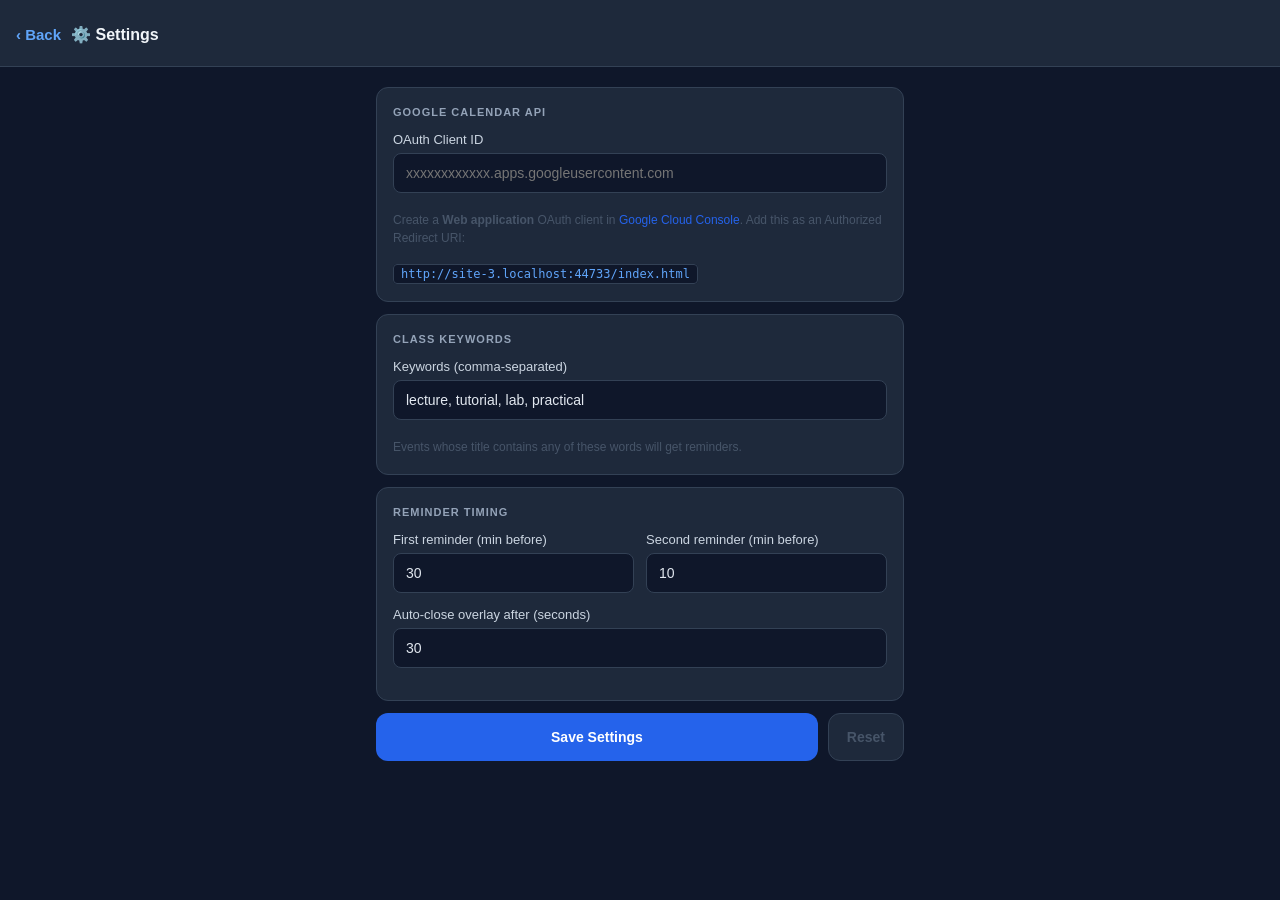
==== settings.html @ f24f2073 "Initial PWA version of Class Reminder" ====
<!DOCTYPE html>
<html lang="en">
<head>
<meta charset="UTF-8">
<meta name="viewport" content="width=device-width, initial-scale=1, viewport-fit=cover, user-scalable=no">
<meta name="mobile-web-app-capable" content="yes">
<meta name="apple-mobile-web-app-capable" content="yes">
<meta name="theme-color" content="#1e293b">
<link rel="manifest" href="manifest.json">
<title>Class Reminder — Settings</title>
<style>
  *, *::before, *::after { margin: 0; padding: 0; box-sizing: border-box; }

  :root {
    --bg:      #0f172a;
    --surface: #1e293b;
    --border:  #334155;
    --text:    #e2e8f0;
    --sub:     #94a3b8;
    --muted:   #475569;
    --blue:    #2563eb;
    --blue-h:  #1d4ed8;
    --radius:  12px;
  }

  html { background: var(--bg); }

  body {
    font-family: -apple-system, 'Segoe UI', Arial, sans-serif;
    background: var(--bg); color: var(--text);
    min-height: 100dvh;
    padding-top: env(safe-area-inset-top);
    padding-bottom: calc(24px + env(safe-area-inset-bottom));
    -webkit-font-smoothing: antialiased;
  }

  /* Header */
  .header {
    display: flex; align-items: center; gap: 10px;
    padding: 14px 16px 12px;
    background: var(--surface);
    border-bottom: 1px solid var(--border);
    position: sticky; top: 0; z-index: 10;
  }
  .back-btn {
    background: none; border: none; color: #60a5fa;
    font-size: 15px; font-weight: 600; cursor: pointer;
    padding: 4px 0; font-family: inherit; min-height: 40px;
  }
  .page-title { font-size: 16px; font-weight: 700; color: #f1f5f9; }

  .container { max-width: 560px; margin: 0 auto; padding: 20px 16px 0; }

  /* Cards */
  .card {
    background: var(--surface); border-radius: var(--radius);
    padding: 18px 16px; margin-bottom: 12px;
    border: 1px solid var(--border);
  }
  .card-title {
    font-size: 11px; font-weight: 700; color: var(--sub);
    text-transform: uppercase; letter-spacing: 1px; margin-bottom: 14px;
  }

  label { display: block; font-size: 13px; color: #cbd5e1; margin-bottom: 6px; }
  .hint {
    font-size: 12px; color: var(--muted);
    margin-top: 4px; line-height: 1.5;
  }
  .hint a { color: var(--blue); text-decoration: none; }

  input[type="text"],
  input[type="number"] {
    width: 100%; padding: 11px 12px;
    background: var(--bg); border: 1px solid var(--border);
    border-radius: 8px; color: var(--text);
    font-family: inherit; font-size: 14px;
    outline: none; transition: border .15s;
    margin-bottom: 14px; -webkit-appearance: none;
  }
  input:focus { border-color: var(--blue); }

  .row { display: flex; gap: 12px; }
  .row > div { flex: 1; }

  code {
    background: var(--bg); border: 1px solid var(--border);
    border-radius: 4px; padding: 2px 7px;
    font-family: 'Menlo', 'Consolas', monospace;
    font-size: 12px; color: #60a5fa;
    word-break: break-all;
  }

  /* Buttons */
  .btn-row { display: flex; gap: 10px; margin-top: 4px; }
  .btn {
    flex: 1; padding: 13px; border: none; border-radius: var(--radius);
    font-family: inherit; font-size: 14px; font-weight: 600;
    cursor: pointer; transition: all .15s; min-height: 48px;
  }
  .btn-save  { background: var(--blue); color: white; }
  .btn-save:hover, .btn-save:active { background: var(--blue-h); }
  .btn-reset {
    background: var(--surface); color: var(--muted);
    border: 1px solid var(--border); flex: 0 0 auto; padding: 13px 18px;
  }
  .btn-reset:hover, .btn-reset:active { background: var(--border); color: var(--sub); }

  /* Toast */
  .toast {
    position: fixed; bottom: calc(24px + env(safe-area-inset-bottom));
    left: 50%; transform: translateX(-50%);
    background: #15803d; color: white;
    padding: 11px 22px; border-radius: 10px; font-size: 13.5px; font-weight: 600;
    opacity: 0; transition: opacity .3s; pointer-events: none; white-space: nowrap;
    box-shadow: 0 4px 20px rgba(0,0,0,.4);
  }
  .toast.show { opacity: 1; }
</style>
</head>
<body>

<div class="header">
  <button class="back-btn" id="back-btn">‹ Back</button>
  <div class="page-title">⚙️ Settings</div>
</div>

<div class="container">

  <!-- Google OAuth -->
  <div class="card">
    <div class="card-title">Google Calendar API</div>
    <label for="clientId">OAuth Client ID</label>
    <input type="text" id="clientId" placeholder="xxxxxxxxxxxx.apps.googleusercontent.com"
           autocomplete="off" autocorrect="off" spellcheck="false">
    <div class="hint">
      Create a <strong>Web application</strong> OAuth client in
      <a href="https://console.cloud.google.com/" target="_blank">Google Cloud Console</a>.
      Add this as an Authorized Redirect URI:<br><br>
      <code id="redirectUri">—</code>
    </div>
  </div>

  <!-- Keywords -->
  <div class="card">
    <div class="card-title">Class Keywords</div>
    <label for="keywords">Keywords (comma-separated)</label>
    <input type="text" id="keywords" placeholder="lecture, tutorial, lab"
           autocorrect="off" spellcheck="false">
    <div class="hint">Events whose title contains any of these words will get reminders.</div>
  </div>

  <!-- Timing -->
  <div class="card">
    <div class="card-title">Reminder Timing</div>
    <div class="row">
      <div>
        <label>First reminder (min before)</label>
        <input type="number" id="remind1" min="1" max="120" value="30">
      </div>
      <div>
        <label>Second reminder (min before)</label>
        <input type="number" id="remind2" min="1" max="120" value="10">
      </div>
    </div>
    <label>Auto-close overlay after (seconds)</label>
    <input type="number" id="autoclose" min="5" max="120" value="30">
  </div>

  <div class="btn-row">
    <button class="btn btn-save"  id="saveBtn">Save Settings</button>
    <button class="btn btn-reset" id="resetBtn">Reset</button>
  </div>

</div>

<div class="toast" id="toast"></div>

<script src="settings.js"></script>
</body>
</html>
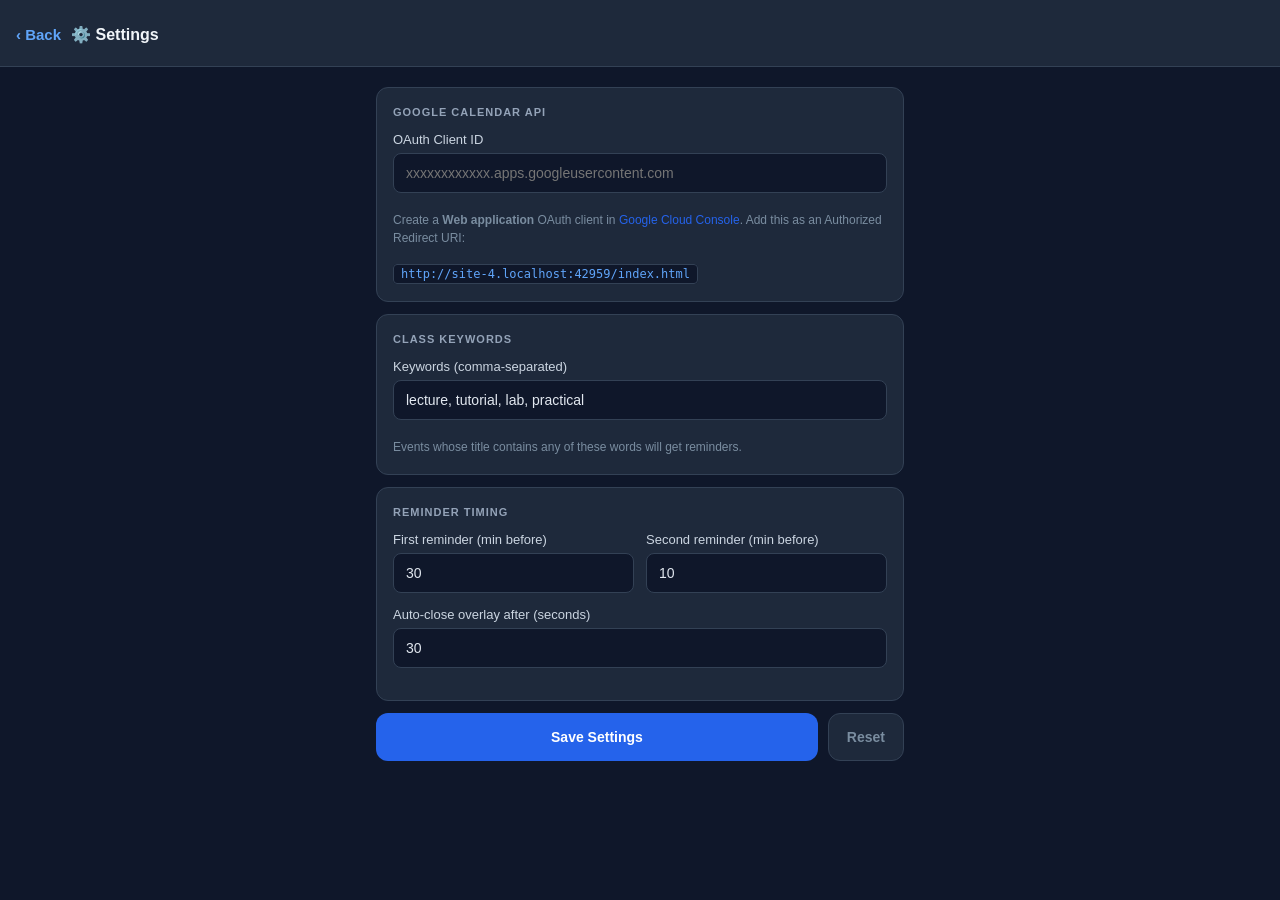
==== commit 8ac91718: "Improve text contrast throughout app (WCAG AA compliant muted colors)" ====
--- a/settings.html
+++ b/settings.html
@@ -17,7 +17,7 @@
     --border:  #334155;
     --text:    #e2e8f0;
     --sub:     #94a3b8;
-    --muted:   #475569;
+    --muted:   #7a8da0;
     --blue:    #2563eb;
     --blue-h:  #1d4ed8;
     --radius:  12px;
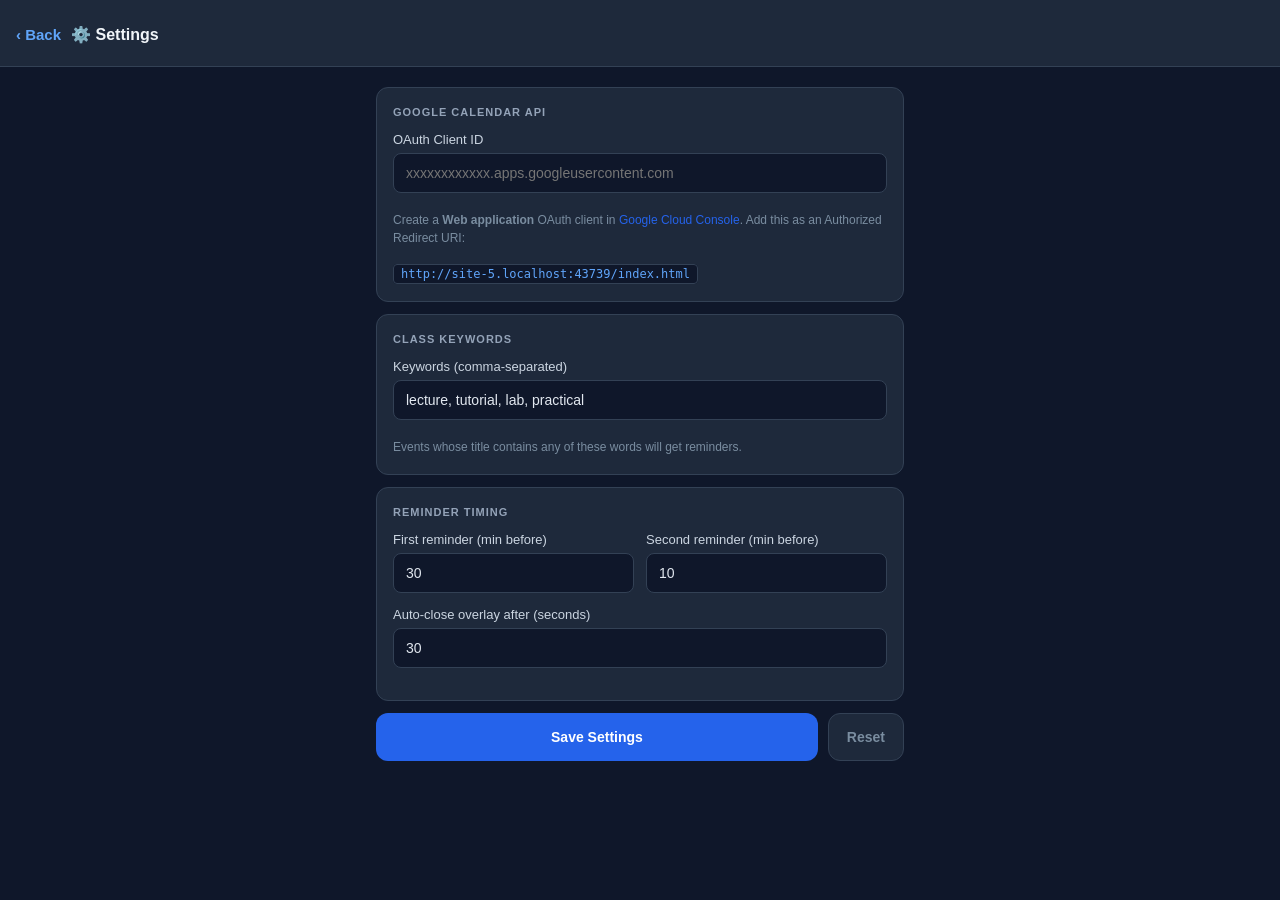
==== commit 42369009: "Add contrast mode toggle (light/dark) to header, persisted to storage" ====
--- a/settings.html
+++ b/settings.html
@@ -106,6 +106,21 @@
   }
   .btn-reset:hover, .btn-reset:active { background: var(--border); color: var(--sub); }
 
+  /* Contrast (light) mode */
+  body.contrast {
+    --bg: #f8fafc; --surface: #ffffff; --border: #cbd5e1;
+    --text: #0f172a; --sub: #334155; --muted: #475569;
+    --blue: #1d4ed8; --blue-h: #1e40af;
+  }
+  body.contrast input[type="text"],
+  body.contrast input[type="number"] { background: #f8fafc; border-color: #cbd5e1; color: #0f172a; }
+  body.contrast .card   { background: #ffffff; border-color: #e2e8f0; }
+  body.contrast code    { background: #f1f5f9; border-color: #cbd5e1; color: #1d4ed8; }
+  body.contrast .btn-reset { background: #f1f5f9; border-color: #cbd5e1; color: #475569; }
+  body.contrast .header { background: #ffffff; border-bottom-color: #e2e8f0; }
+  body.contrast .page-title { color: #0f172a; }
+  body.contrast .back-btn { color: #1d4ed8; }
+
   /* Toast */
   .toast {
     position: fixed; bottom: calc(24px + env(safe-area-inset-bottom));
